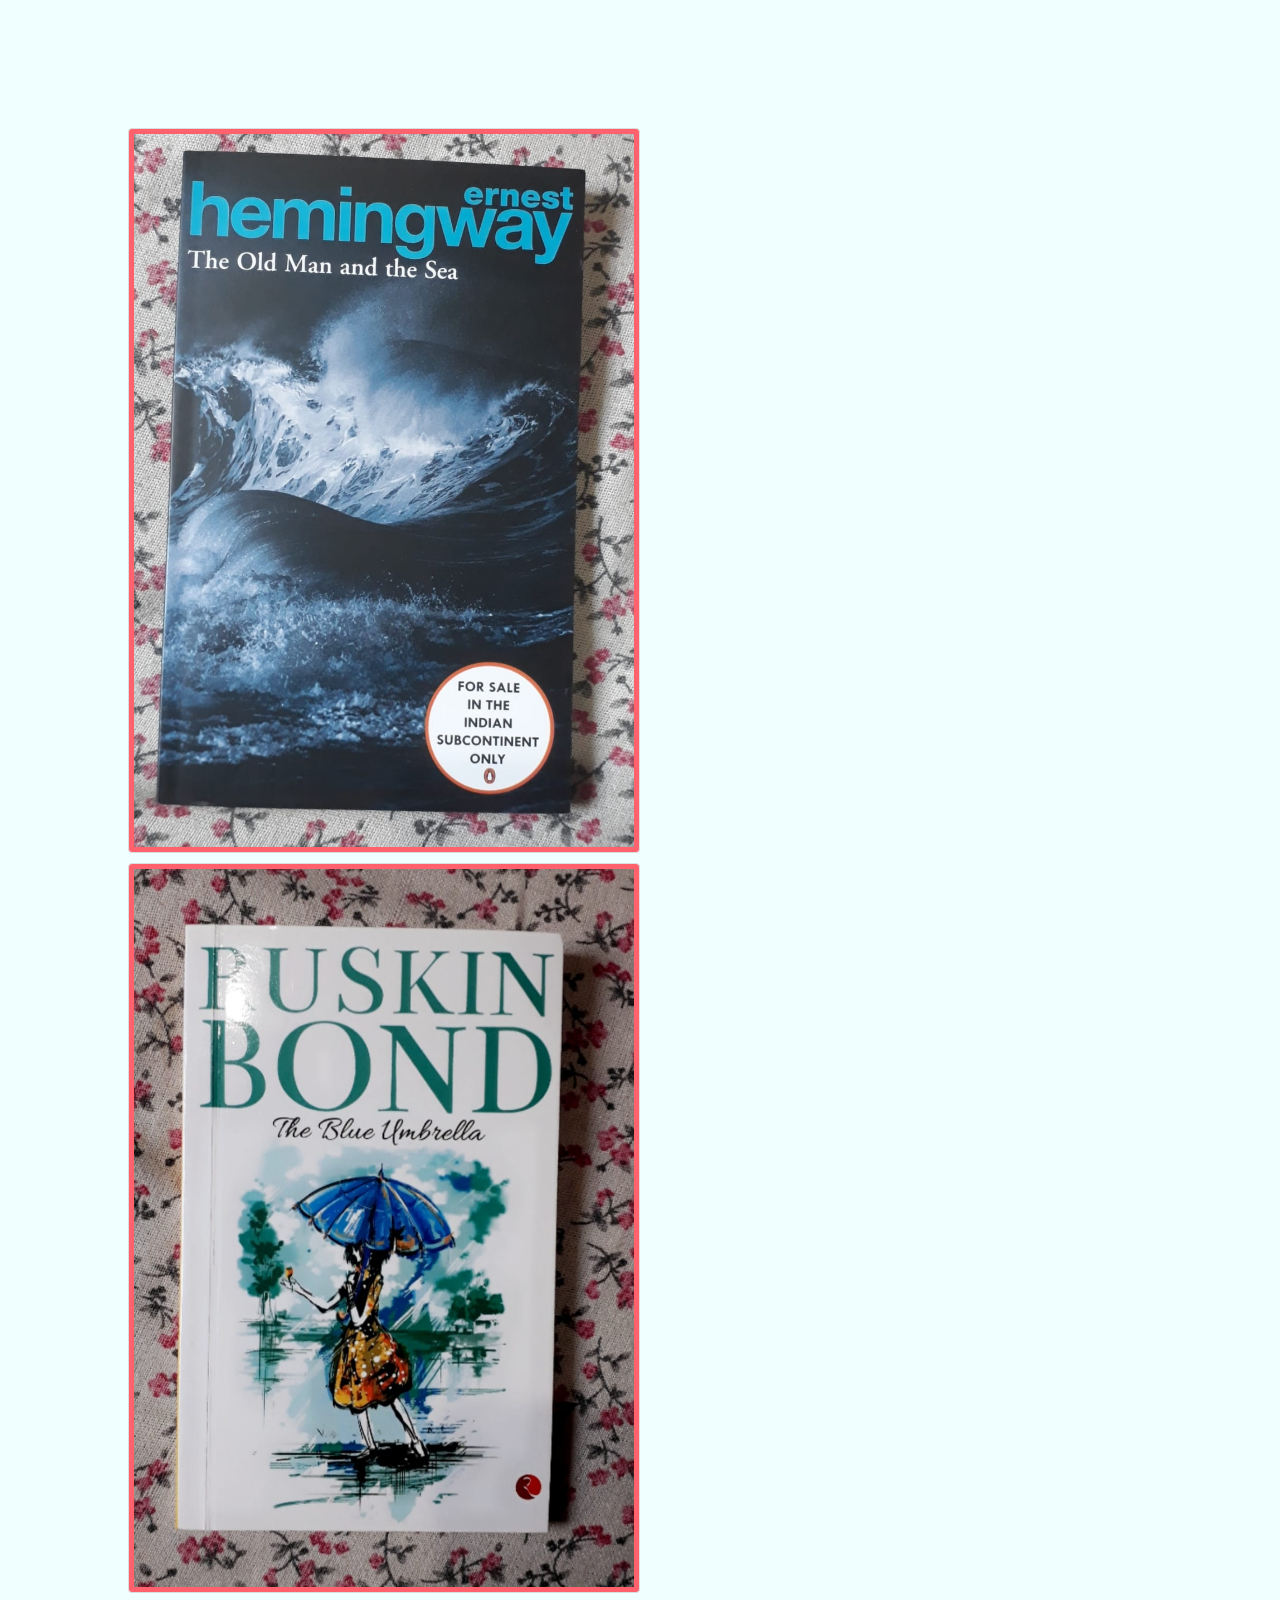
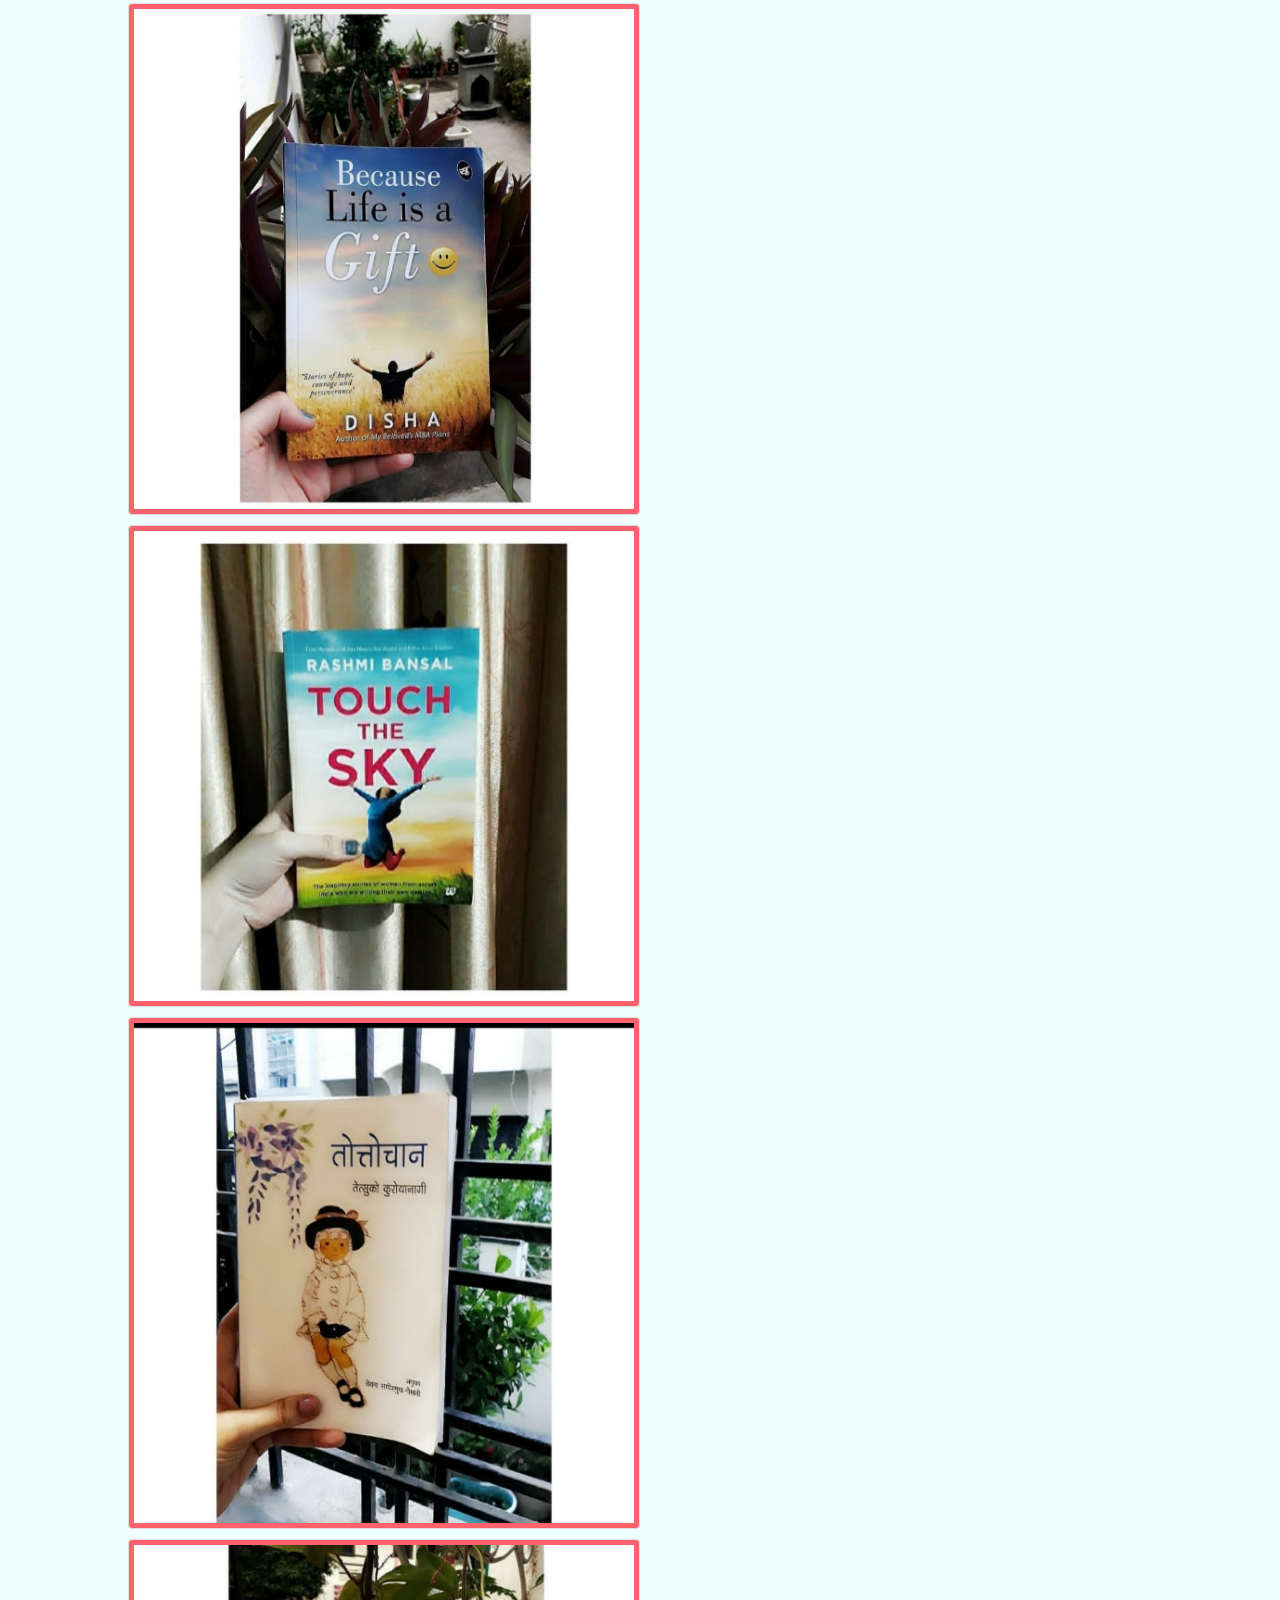
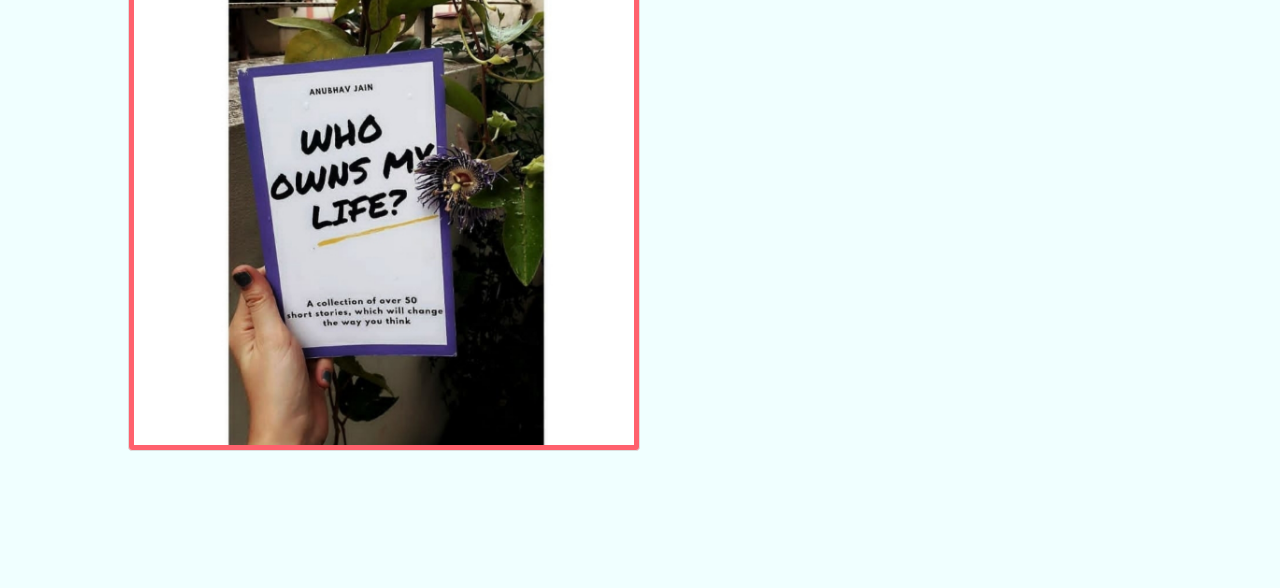
==== books.html @ 2e666240 "Final commit" ====
<!DOCTYPE html>
<html lang="en">
<head>
    <meta charset="UTF-8">
    <meta http-equiv="X-UA-Compatible" content="IE=edge">
    <meta name="viewport" content="width=device-width, initial-scale=1.0">
    <title>Document</title>
    <link rel="stylesheet" type="text/css" href="CSS/style.css">
</head>
<body>
    <div class="books">
        <img src="images/b1.jpeg">
        <img src="images/b2.jpeg"><br>
        <img src="images/b3.jpeg">
        <img src="images/b4.jpeg"><br>
        <img src="images/b5.jpeg">
        <img src="images/b6.jpeg"><br>
    </div>
</body>
</html>
---- CSS/style.css ----
body{
    background-color: azure;
    color: #555;
    font-family: 'Courier New', Courier, monospace;
    font-size: 16;
    line-height: 1.6rem;
    margin: 0;

}

.container{
    width: 80%;
    margin: auto;
    overflow: hidden;
}

#main-header{
    background-color: #FF616D;
    color: aliceblue;


}

#navbar{
    background-color: #26001B;
    color: #fff;
}

#navbar ul{
    padding: 0;
    list-style: none;
}
#navbar li{
    display: inline;
}

#navbar a{
    color:white;
    text-decoration: none;
    font-size: 20px;
    padding-right: 15px;
}

#showcase{
    background-image: url('../images/lofi.jpg') ;
    background-position: center right;
    min-height: 300px;
    margin-bottom:30px ;
    text-align: center;
}

#showcase h1{
    color: #fff;
    font-size: 50px;
    line-height: 1.6em;
    padding-top: 50px;
}

#main{
    float: left ;
    width: 70%;
    padding: 0 30px;
    box-sizing: border-box;
}

#sidebar{
    float: right ;
    width: 30%;
    background: #333 ;
    color: #fff;
    padding: 0 30px;
    box-sizing: border-box;

}

#main-footer{
    background: #333;
    color: #fff;
    text-align: center;
    padding: 20px;
    margin-top: 40px;
}

@media(max-width: 600px){
    #main{
        width: 100%;
        float: none;
    }
    #sidebar{
        width: 100%;
        float: none;
    }

}
h1{
    font-family: cursive;
}

img{
    border: 1px solid #ddd;
  border-radius: 4px;
  padding: 5px;
  max-width: 500px;
  height: auto;
  background-color: #FF616D;
}
.main{
    position: relative;
    top: 30%;
    left: 20%;
    padding: 10% 10% 10% 10%;
}

.quotes{
    padding: 10% 10% 10% 10%;
}

.books{
    padding: 10% 10% 10% 10%;
}

.fa {
    padding: 20px;
    font-size: 30px;
    width: 30px;
    text-align: center;
    text-decoration: none;
    margin-top: 2%;
  }

  .fa:hover {
    opacity: 0.7;
  }

  .fa-instagram {
    background: linear-gradient(rgb(92, 6, 126), rgb(238, 34, 44));
    color: white;
  }
  
  .fa-linkedin {
    background: #55ACEE;
    color: white;
  }

  .fa-yourquote {
    background: #eb920c;
    color: white;
  }
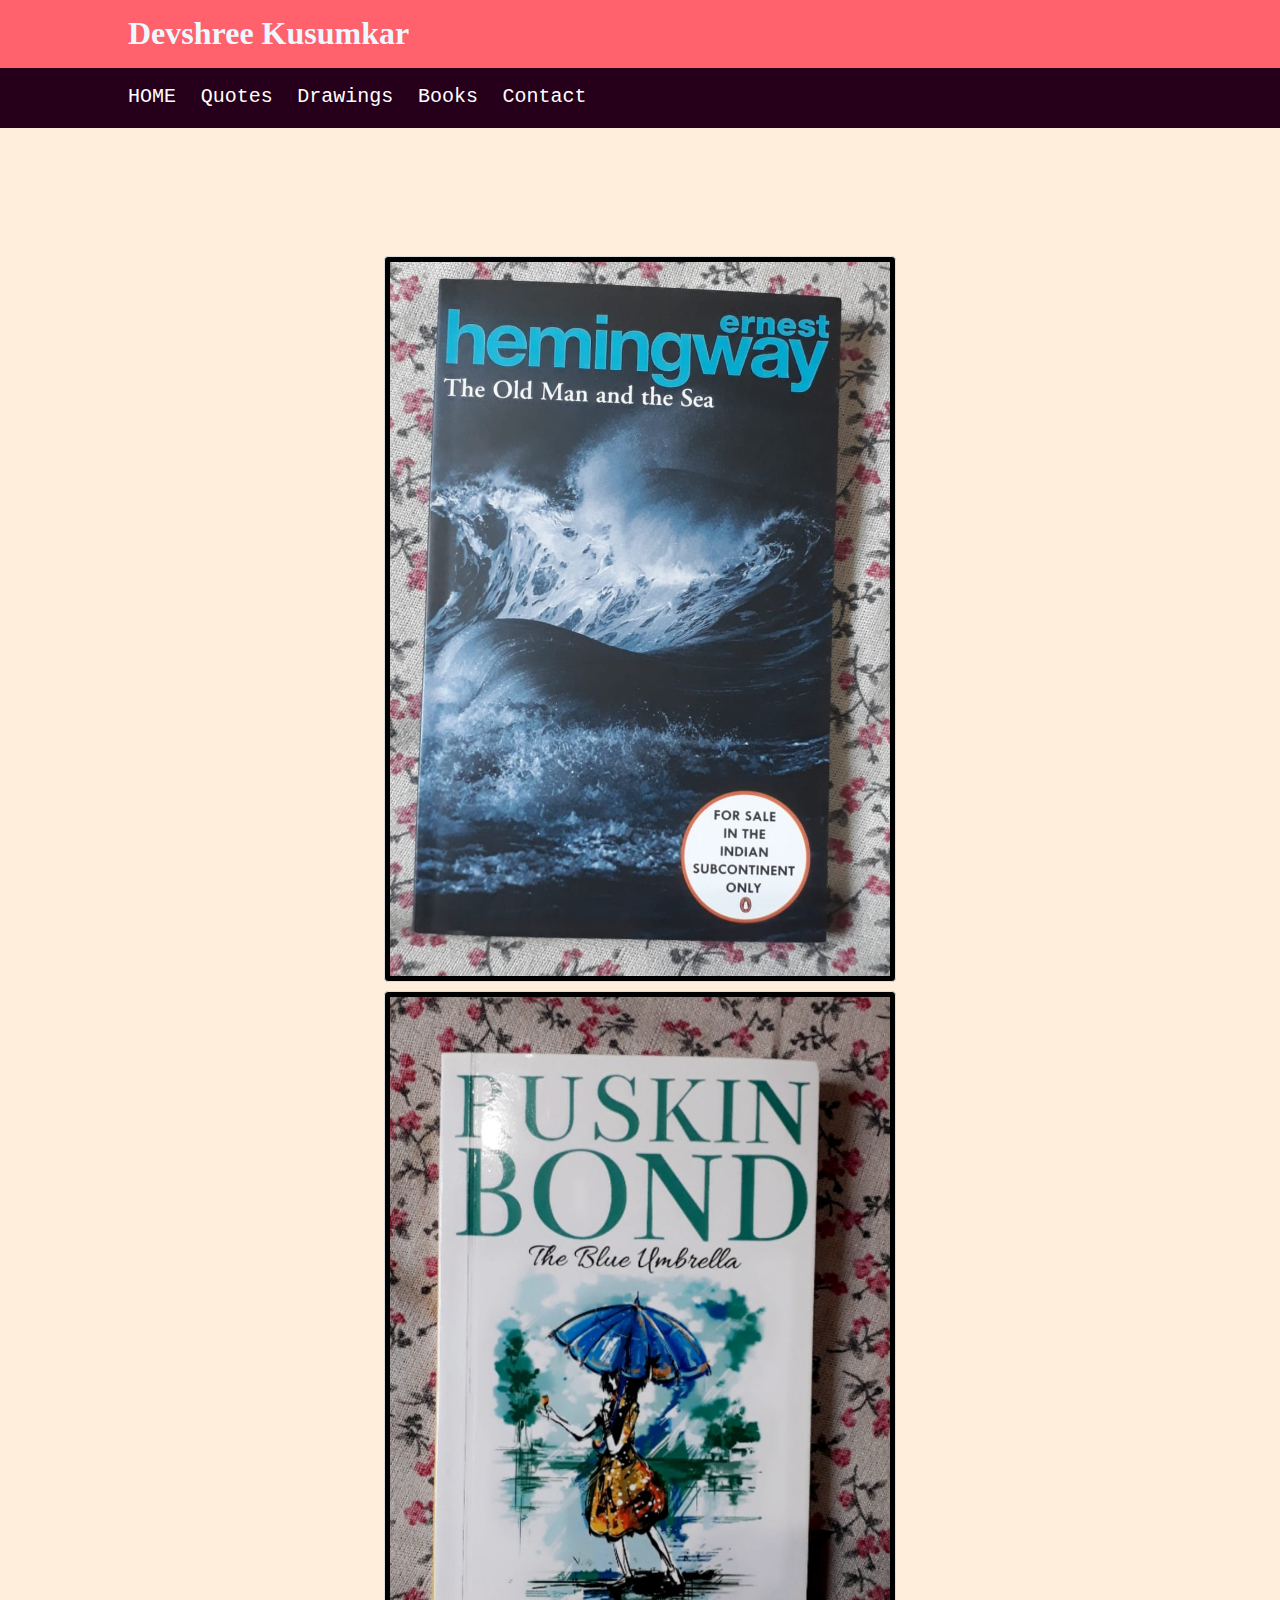
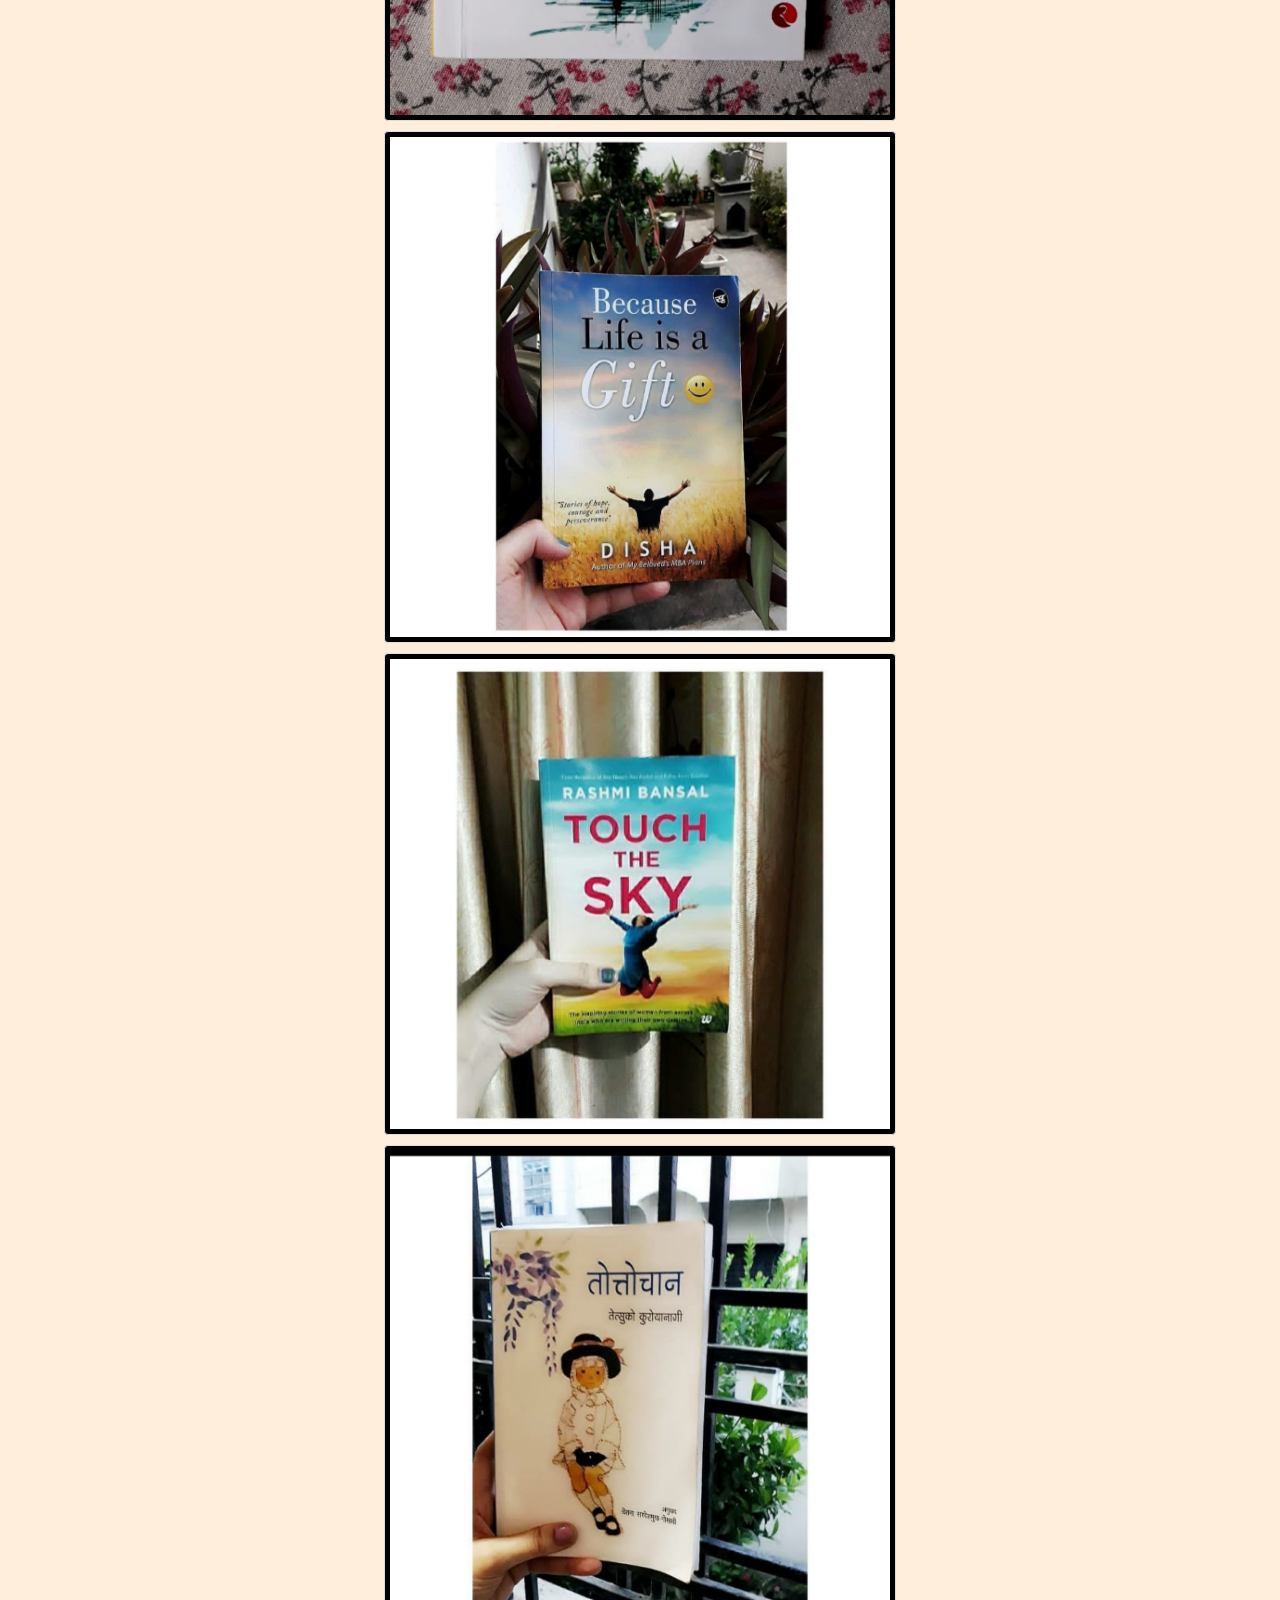
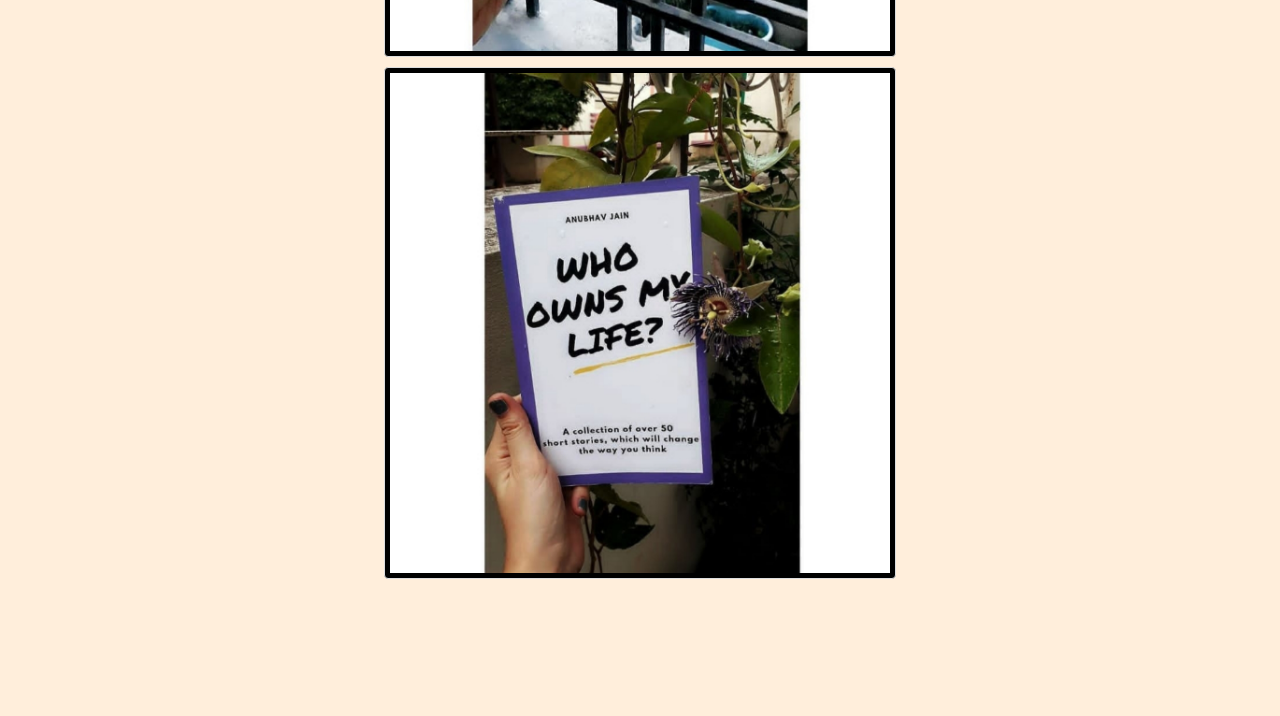
==== commit 6c7b8fa1: "Made some changes" ====
--- a/books.html
+++ b/books.html
@@ -8,6 +8,29 @@
     <link rel="stylesheet" type="text/css" href="CSS/style.css">
 </head>
 <body>
+    <header id="main-header">
+        <div class="container">
+            <h1>Devshree Kusumkar</h1>
+        </div>
+    </header>
+
+    <nav id="navbar">
+        <div class="container">
+            <ul>
+                <li><a href="index.html">HOME</a>
+                </li>
+                <li><a href="Quotes.html">Quotes</a>
+                </li>
+                <li><a href="Drawings.html">Drawings</a>
+                </li>
+                <li><a href="books.html">Books</a>
+                </li>
+                <li><a href="contact.html">Contact</a>
+                </li>
+            </ul>
+        </div>
+    </nav>
+
     <div class="books">
         <img src="images/b1.jpeg">
         <img src="images/b2.jpeg"><br>
--- a/CSS/style.css
+++ b/CSS/style.css
@@ -1,10 +1,10 @@
 body{
-    background-color: azure;
+    background-color: #FFEEDB;
     color: #555;
     font-family: 'Courier New', Courier, monospace;
     font-size: 16;
     line-height: 1.6rem;
-    margin: 0;
+    margin: 0; 
 
 }
 
@@ -102,22 +102,26 @@
   padding: 5px;
   max-width: 500px;
   height: auto;
-  background-color: #FF616D;
+  background-color: #000000;
 }
 .main{
     position: relative;
     top: 30%;
     left: 20%;
     padding: 10% 10% 10% 10%;
+    
 }
 
 .quotes{
     padding: 10% 10% 10% 10%;
+    text-align: center;
 }
 
 .books{
     padding: 10% 10% 10% 10%;
+    text-align: center;
 }
+
 
 .fa {
     padding: 20px;
